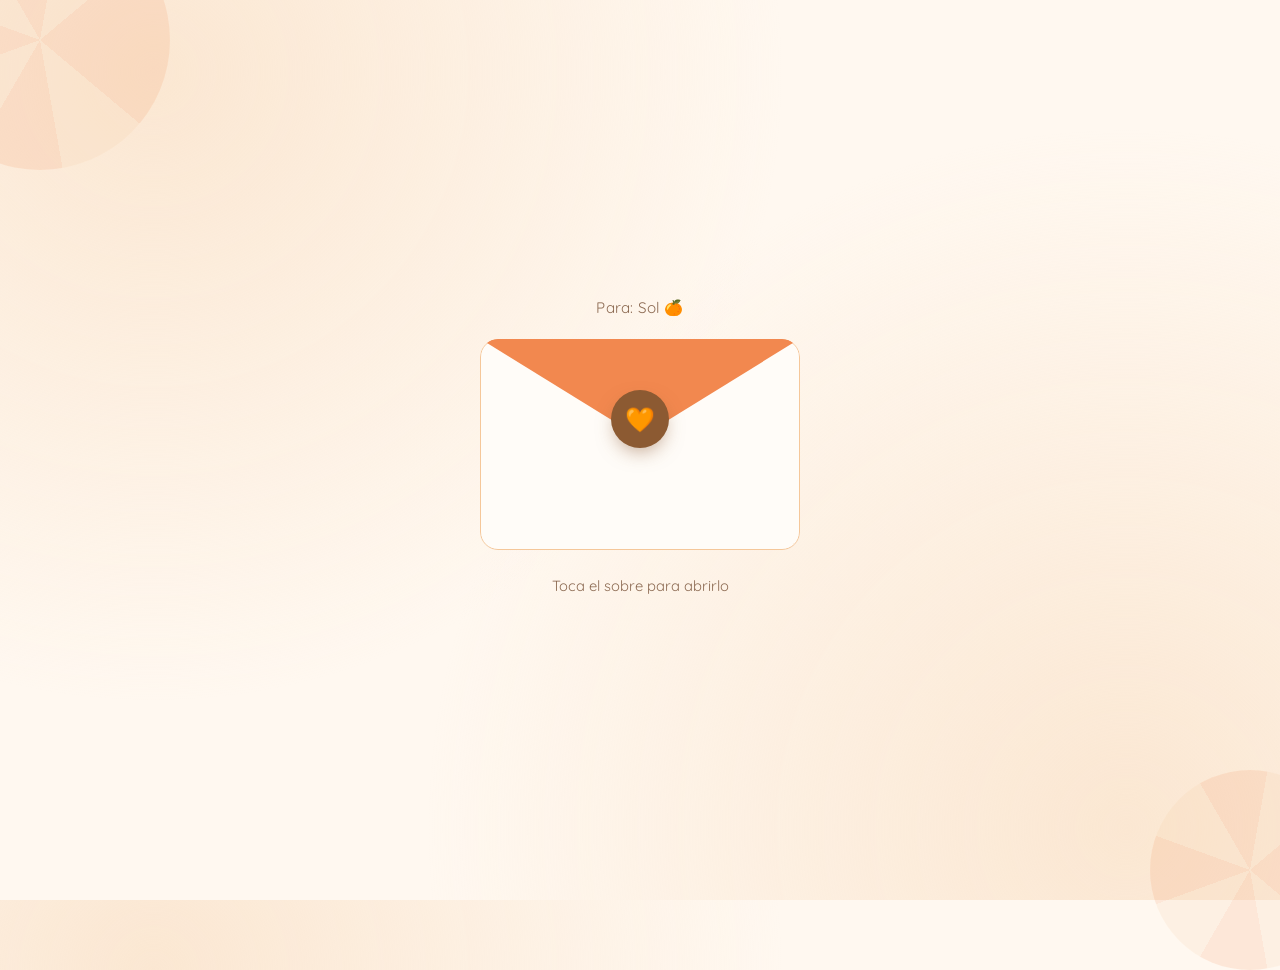
==== cumplesol/index.html @ 41a969a9 "Readme actualizado y ajuste nombres archivos" ====
<!DOCTYPE html>
<html lang="es">
<head>
<meta charset="UTF-8">
<meta name="viewport" content="width=device-width, initial-scale=1.0, viewport-fit=cover">
<title>Para Sol 🍊</title>
<meta name="theme-color" content="#FFF8F0">
<link rel="preconnect" href="https://fonts.googleapis.com">
<link rel="preconnect" href="https://fonts.gstatic.com" crossorigin>
<link href="https://fonts.googleapis.com/css2?family=Fraunces:ital,opsz,wght@0,9..144,400;0,9..144,500;0,9..144,600;1,9..144,500&family=Quicksand:wght@400;500;600;700&display=swap" rel="stylesheet">
<style>
  :root{
    --cream:#FFF8F0;
    --cream-alt:#FFFCF8;
    --peach:#F2884F;
    --peach-light:#F5C79A;
    --peach-pale:#FBE7D2;
    --terracotta:#8C5A32;
    --terracotta-dark:#5C3A20;
    --text-main:#4A3324;
    --text-soft:#8C6A52;
    --shadow: 0 20px 45px -20px rgba(120,70,30,0.35);
  }

  *{box-sizing:border-box; -webkit-tap-highlight-color: transparent;}
  html{
    scroll-behavior:smooth;
    -webkit-text-size-adjust: 100%;
    text-size-adjust: 100%;
  }
  body{
    margin:0;
    min-height:100vh;
    min-height:100dvh;
    background: radial-gradient(circle at 12% 8%, var(--peach-pale) 0%, transparent 45%),
                radial-gradient(circle at 88% 92%, var(--peach-pale) 0%, transparent 50%),
                var(--cream);
    color: var(--text-main);
    font-family:'Quicksand', sans-serif;
    overflow-x:hidden;
    -webkit-font-smoothing: antialiased;
  }

  h1,h2,h3, .display{
    font-family:'Fraunces', serif;
    font-weight:600;
    line-height:1.15;
    margin:0;
  }

  .screen{
    min-height:100vh;
    min-height:100dvh;
    width:100%;
    display:none;
    align-items:center;
    justify-content:center;
    padding: calc(32px + env(safe-area-inset-top)) calc(18px + env(safe-area-inset-right)) calc(40px + env(safe-area-inset-bottom)) calc(18px + env(safe-area-inset-left));
    position:relative;
  }
  .screen.active{ display:flex; }

  .decor-orange{
    position:absolute;
    border-radius:50%;
    background: conic-gradient(from 90deg, var(--peach) 0deg 40deg, var(--peach-light) 40deg 80deg, var(--peach) 80deg 120deg, var(--peach-light) 120deg 160deg, var(--peach) 160deg 200deg, var(--peach-light) 200deg 240deg, var(--peach) 240deg 280deg, var(--peach-light) 280deg 320deg, var(--peach) 320deg 360deg);
    opacity:0.14;
    filter: blur(0.5px);
    pointer-events:none;
  }

  /* ---------- ENVELOPE ---------- */
  .envelope-wrap{ text-align:center; max-width: 480px; }
  .envelope-label{
    font-size: 0.95rem;
    color: var(--text-soft);
    margin-bottom: 22px;
    letter-spacing: 0.2px;
  }
  .envelope{
    position:relative;
    width: min(78vw, 320px);
    height: calc(min(78vw, 320px) * 0.66);
    margin: 0 auto;
    cursor:pointer;
    -webkit-tap-highlight-color: transparent;
    overflow: hidden;
    border-radius: 18px;
  }
  .env-body{
    position:absolute; inset:0;
    background: var(--cream-alt);
    border: 1.5px solid var(--peach-light);
    border-radius: 18px;
    box-shadow: var(--shadow);
    overflow:hidden;
    z-index:1;
  }
  .env-body::before, .env-body::after{
    content:"";
    position:absolute;
    bottom:0;
    width:0; height:0;
    border-style:solid;
  }
  .env-body::before{
    left:0;
    border-width: 0 0 78px 50%;
    border-color: transparent transparent var(--peach-pale) transparent;
  }
  .env-body::after{
    right:0;
    border-width: 78px 50% 0 0;
    border-color: transparent transparent transparent var(--peach-pale);
  }
  .env-flap{
    position:absolute;
    top:0; left:0; right:0;
    height: 60%;
    background: var(--peach);
    clip-path: polygon(0 0, 100% 0, 50% 78%);
    transform-origin: top center;
    transition: transform 0.9s cubic-bezier(.6,-0.28,.4,1.3);
    z-index:3;
    border-radius: 18px 18px 0 0;
  }
  .envelope.open .env-flap{ transform: rotateX(178deg); }
  .env-seal{
    position:absolute;
    left:50%; top:38%;
    transform: translate(-50%,-50%);
    width:58px; height:58px;
    border-radius:50%;
    background: var(--terracotta);
    display:flex; align-items:center; justify-content:center;
    color:#fff; font-size:1.5rem;
    box-shadow: 0 8px 20px -6px rgba(140,90,50,0.6);
    z-index:4;
    transition: transform 0.35s ease;
  }
  .envelope:hover .env-seal{ transform: translate(-50%,-50%) scale(1.06); }
  .envelope.open .env-seal{ opacity:0; transform: translate(-50%,-50%) scale(0.4); }

  .env-letter-peek{
    position:absolute;
    left:8%; right:8%;
    bottom:8px;
    height:70%;
    background: var(--cream-alt);
    border-radius: 12px 12px 4px 4px;
    box-shadow: 0 -6px 16px -8px rgba(140,90,50,0.25);
    transform: translateY(115%);
    opacity: 0;
    transition: transform 0.7s cubic-bezier(.2,.8,.3,1) 0.25s, opacity 0.3s ease 0.25s;
    z-index:2;
  }
  .envelope.open .env-letter-peek{ transform: translateY(-6%); opacity: 1; }

  .envelope-hint{
    margin-top: 26px;
    font-size: 0.92rem;
    color: var(--text-soft);
  }

  /* ---------- LETTER CARD ---------- */
  .letter-card{
    max-width: 620px;
    width:100%;
    background: var(--cream-alt);
    border-radius: 28px;
    padding: clamp(28px, 5vw, 52px);
    box-shadow: var(--shadow);
    border: 1px solid var(--peach-pale);
    position:relative;
  }
  .letter-title{
    font-size: clamp(1.6rem, 4vw, 2.2rem);
    color: var(--terracotta-dark);
    margin-bottom: 22px;
  }
  .letter-body p{
    font-size: 1.05rem;
    line-height:1.75;
    color: var(--text-main);
    margin: 0 0 18px;
  }
  .letter-sign{
    font-family:'Fraunces', serif;
    font-style: italic;
    font-size: 1.15rem;
    color: var(--terracotta);
    margin-top: 8px;
  }
  .letter-cta{ margin-top: 30px; text-align:center; }

  /* ---------- BUTTONS ---------- */
  .btn{
    font-family:'Quicksand', sans-serif;
    font-weight:600;
    font-size: 1rem;
    border:none;
    border-radius: 999px;
    padding: 14px 30px;
    cursor:pointer;
    transition: transform 0.2s ease, box-shadow 0.2s ease, background 0.2s ease, opacity 0.2s ease;
  }
  .btn-primary{
    background: var(--peach);
    color: #6B3A24;
    box-shadow: 0 10px 24px -10px rgba(140,90,50,0.55);
  }
  .btn-primary:hover:not(:disabled){ transform: translateY(-2px); box-shadow: 0 14px 28px -10px rgba(140,90,50,0.65); }
  .btn-primary:disabled{ opacity:0.45; cursor:not-allowed; box-shadow:none; }
  .btn-text{
    background: transparent;
    color: var(--text-soft);
    padding: 14px 18px;
  }
  .btn-text:hover{ color: var(--terracotta-dark); }
  .btn:focus-visible, .opt-card:focus-visible, .env-seal:focus-visible{
    outline: 3px solid var(--terracotta-dark);
    outline-offset: 3px;
  }

  /* ---------- STEP FORM ---------- */
  .step-wrap{ max-width: 640px; width:100%; }
  .progress-row{
    display:flex; align-items:center; justify-content:center;
    gap: 10px; margin-bottom: 30px;
  }
  .prog-dot{
    width: 30px; height:30px; border-radius:50%;
    display:flex; align-items:center; justify-content:center;
    font-size:0.85rem; font-weight:600;
    background: var(--cream-alt); color: var(--text-soft);
    border: 1.5px solid var(--peach-light);
    transition: all 0.3s ease;
  }
  .prog-dot.done{ background: var(--terracotta); border-color: var(--terracotta); color:#fff; }
  .prog-dot.current{ background: var(--peach); border-color: var(--peach); color:#6B3A24; transform: scale(1.12); }
  .prog-line{ width: 18px; height:2px; background: var(--peach-light); }

  .step-card{
    background: var(--cream-alt);
    border-radius: 26px;
    padding: clamp(24px, 4vw, 40px);
    box-shadow: var(--shadow);
    border: 1px solid var(--peach-pale);
  }
  .step-title{
    font-size: clamp(1.3rem, 3.4vw, 1.7rem);
    color: var(--terracotta-dark);
    margin-bottom: 4px;
  }
  .step-sub{
    color: var(--text-soft);
    font-size: 0.95rem;
    margin-bottom: 24px;
  }

  .opt-grid{
    display:grid;
    grid-template-columns: 1fr;
    gap: 14px;
  }
  .opt-card{
    display:flex;
    align-items:flex-start;
    gap: 14px;
    text-align:left;
    background: var(--cream);
    border: 1.5px solid var(--peach-pale);
    border-radius: 18px;
    padding: 16px 18px;
    cursor:pointer;
    transition: transform 0.18s ease, border-color 0.18s ease, background 0.18s ease, box-shadow 0.18s ease;
    font-family:'Quicksand', sans-serif;
  }
  .opt-card:hover{ transform: translateY(-2px); box-shadow: 0 12px 22px -14px rgba(140,90,50,0.4); }
  .opt-card.selected{
    background: var(--peach-pale);
    border-color: var(--terracotta);
    box-shadow: 0 10px 22px -12px rgba(140,90,50,0.45);
  }
  .opt-icon{ font-size: 1.6rem; line-height:1; margin-top:2px; }
  .opt-title{ font-weight:700; color: var(--text-main); margin-bottom:3px; font-size: 1.02rem; }
  .opt-desc{ font-size: 0.9rem; color: var(--text-soft); line-height:1.4; }

  .step-nav{
    display:flex; justify-content:space-between; align-items:center;
    margin-top: 28px;
  }

  /* ---------- SUMMARY ---------- */
  .summary-list{ display:flex; flex-direction:column; gap:12px; margin: 22px 0 30px; }
  .summary-item{
    display:flex; justify-content:space-between; align-items:center;
    gap: 12px;
    background: var(--cream);
    border: 1.5px solid var(--peach-pale);
    border-radius: 16px;
    padding: 14px 18px;
  }
  .summary-item .label{ font-size:0.8rem; color: var(--text-soft); margin-bottom:2px;}
  .summary-item .value{ font-weight:700; color: var(--text-main); font-size:0.98rem;}
  .summary-item button{
    background:none; border:none; color: var(--terracotta-dark);
    font-family:'Quicksand',sans-serif; font-weight:600; font-size:0.85rem;
    cursor:pointer; white-space:nowrap;
  }
  .summary-item button:hover{ text-decoration: underline; }

  /* ---------- CONFIRMATION ---------- */
  .confetti-piece{
    position:fixed; top:0; left:0;
    font-size: 1.2rem;
    pointer-events:none;
    z-index: 60;
    will-change: transform, opacity;
  }
  @keyframes fall{
    0%{ transform: translate(var(--x0), -10vh) rotate(0deg); opacity:1; }
    100%{ transform: translate(var(--x1), 110vh) rotate(var(--rot)); opacity:0.9; }
  }

  .confirm-card{
    max-width: 480px; width:100%;
    background: var(--cream-alt);
    border-radius: 28px;
    padding: clamp(30px, 6vw, 48px);
    text-align:center;
    box-shadow: var(--shadow);
    border: 1px solid var(--peach-pale);
  }
  .confirm-emoji{ font-size: 3rem; margin-bottom: 10px; }
  .confirm-title{ font-size: clamp(1.4rem,4vw,1.8rem); color: var(--terracotta-dark); margin-bottom: 14px; }
  .confirm-text{ font-size:1.02rem; line-height:1.7; color: var(--text-main); margin-bottom: 8px;}

  @media (min-width: 600px){
    .opt-grid{ grid-template-columns: 1fr 1fr 1fr; }
    .opt-card{ flex-direction:column; align-items:flex-start; }
  }

  @media (prefers-reduced-motion: reduce){
    *{ animation-duration: 0.001ms !important; transition-duration: 0.001ms !important; }
  }
</style>
</head>
<body>

<div class="decor-orange" style="width:260px;height:260px;top:-90px;left:-90px;"></div>
<div class="decor-orange" style="width:200px;height:200px;bottom:-70px;right:-70px;"></div>

<!-- SCREEN 0: ENVELOPE -->
<section class="screen active" id="screen-envelope">
  <div class="envelope-wrap">
    <p class="envelope-label">Para: Sol 🍊</p>
    <div class="envelope" id="envelope" role="button" tabindex="0" aria-label="Abrir el sobre">
      <div class="env-letter-peek"></div>
      <div class="env-body"></div>
      <div class="env-flap"></div>
      <div class="env-seal">🧡</div>
    </div>
    <p class="envelope-hint">Toca el sobre para abrirlo</p>
  </div>
</section>

<!-- SCREEN 1: LETTER -->
<section class="screen" id="screen-letter">
  <div class="letter-card">
    <h1 class="letter-title">¡Feliz Cumpleaños, Sol! 🎂🍊</h1>
    <div class="letter-body">
      <p>Sé que hoy lo estás celebrando con tu familia allí en Ibiza, pero no quería dejar pasar este día sin prepararte algo para cuando vengan esas vacaciones y por fin estés por aquí por Madrid.</p>
      <p>Como sé la ilusión que te hacía volver y a mí me hace todavía más ilusión que nos veamos, he preparado un borrador de nuestra primera cita juntos por la ciudad. Pero como quiero que sea 100% a tu gusto, tú tienes la última palabra.</p>
      <p>Elige tus opciones favoritas abajo y lo dejamos todo reservado para cuando vengas.</p>
      <p class="letter-sign">Con todo mi cariño, Diego</p>
    </div>
    <div class="letter-cta">
      <button class="btn btn-primary" id="btn-start">Diseñar nuestra cita ✨</button>
    </div>
  </div>
</section>

<!-- SCREEN 2: STEP FORM -->
<section class="screen" id="screen-steps">
  <div class="step-wrap">
    <div class="progress-row" id="progress-row"></div>
    <div class="step-card" id="step-card">
      <!-- rendered by JS -->
    </div>
  </div>
</section>

<!-- SCREEN 3: SUMMARY -->
<section class="screen" id="screen-summary">
  <div class="step-wrap">
    <div class="step-card">
      <h2 class="step-title">Así queda nuestra cita</h2>
      <p class="step-sub">Revisa tus elecciones, puedes cambiar cualquier paso antes de guardarla.</p>
      <div class="summary-list" id="summary-list"></div>
      <div style="text-align:center;">
        <button class="btn btn-primary" id="btn-save">Guardar nuestra cita 🧡</button>
        <p style="margin-top:14px; font-size:0.85rem; color:var(--text-soft);">Al guardar, el resumen se envía automáticamente.</p>
      </div>
    </div>
  </div>
</section>

<!-- SCREEN 4: CONFIRMATION -->
<section class="screen" id="screen-confirm">
  <div class="confirm-card">
    <div class="confirm-emoji">🎉🍊💛</div>
    <h2 class="confirm-title">¡Plan reservado con éxito!</h2>
    <p class="confirm-text">Deseando que lleguen esas vacaciones.</p>
    <p class="confirm-text">Te quiero. Te espero.</p>
  </div>
</section>

<script>
  const steps = [
    {
      title: "La mañana / el paseo",
      sub: "Paso 1 de 5",
      options: [
        { icon:"🌳", title:"Parque del Retiro", desc:"Paseo tranquilo por el Retiro y el Palacio de Cristal." },
        { icon:"🏙️", title:"Callejear por el centro", desc:"Gran Vía, Sol y sus rincones, descubriendo sitios." },
        { icon:"🎁", title:"Sorpréndeme tú", desc:"Tú decides el plan de la mañana." }
      ]
    },
    {
      title: "La comida",
      sub: "Paso 2 de 5",
      options: [
        { icon:"🥘", title:"Tapas con encanto", desc:"Sitiecito tradicional, de esos con mucho sabor." },
        { icon:"🍜", title:"Cocina internacional", desc:"Asiático, latino, hamburguesería... algo chulo." },
        { icon:"🧺", title:"Picnic improvisado", desc:"Comida para llevar, si hace buen tiempo." }
      ]
    },
    {
      title: "Tarde de piques y diversión",
      sub: "Paso 3 de 5",
      options: [
        { icon:"🎳", title:"Bolera + recreativos", desc:"Tarde clásica de bolera y piques." },
        { icon:"💡", title:"Minigolf con luces", desc:"Minigolf interactivo, música y algo de beber." },
        { icon:"🔥", title:"Combo total", desc:"Bolera y minigolf, no elegimos." }
      ]
    },
    {
      title: "El anochecer",
      sub: "Paso 4 de 5",
      options: [
        { icon:"🌇", title:"Mirador en el coche", desc:"Música, vistas de Madrid y tranquilidad." },
        { icon:"🌅", title:"Atardecer y cena al aire libre", desc:"Ver caer el sol con algo de cenar." },
        { icon:"🍹", title:"Sitio recogido", desc:"Tomar algo tranquilamente." }
      ]
    },
    {
      title: "El final del día",
      sub: "Paso 5 de 5",
      options: [
        { icon:"🛋️", title:"Mantita y peli", desc:"Serie, película y relax en casa." },
        { icon:"🎲", title:"Jugar y hablar", desc:"Algo juntos, charlando hasta las tantas." },
        { icon:"💬", title:"Sin prisa", desc:"Simplemente estar tumbados charlando." }
      ]
    }
  ];

  const state = { current: 0, choices: [null,null,null,null,null] };

  const screens = {
    envelope: document.getElementById('screen-envelope'),
    letter: document.getElementById('screen-letter'),
    steps: document.getElementById('screen-steps'),
    summary: document.getElementById('screen-summary'),
    confirm: document.getElementById('screen-confirm'),
  };

  function showScreen(name){
    Object.values(screens).forEach(s => s.classList.remove('active'));
    screens[name].classList.add('active');
    window.scrollTo({top:0, behavior:'instant' in window ? 'instant' : 'auto'});
  }

  // Envelope open
  const envelope = document.getElementById('envelope');
  function openEnvelope(){
    if(envelope.classList.contains('open')) return;
    envelope.classList.add('open');
    setTimeout(() => showScreen('letter'), 900);
  }
  envelope.addEventListener('click', openEnvelope);
  envelope.addEventListener('keydown', (e) => { if(e.key === 'Enter' || e.key === ' '){ e.preventDefault(); openEnvelope(); } });

  document.getElementById('btn-start').addEventListener('click', () => {
    state.current = 0;
    renderStep();
    showScreen('steps');
  });

  function renderProgress(){
    const row = document.getElementById('progress-row');
    row.innerHTML = '';
    steps.forEach((_, i) => {
      const dot = document.createElement('div');
      dot.className = 'prog-dot' + (i < state.current ? ' done' : i === state.current ? ' current' : '');
      dot.textContent = i + 1;
      row.appendChild(dot);
      if(i < steps.length - 1){
        const line = document.createElement('div');
        line.className = 'prog-line';
        row.appendChild(line);
      }
    });
  }

  function renderStep(){
    renderProgress();
    const s = steps[state.current];
    const card = document.getElementById('step-card');
    card.innerHTML = `
      <h2 class="step-title">${s.title}</h2>
      <p class="step-sub">${s.sub}</p>
      <div class="opt-grid" id="opt-grid"></div>
      <div class="step-nav">
        <button class="btn btn-text" id="btn-back">${state.current === 0 ? '' : '← Atrás'}</button>
        <button class="btn btn-primary" id="btn-next" disabled>${state.current === steps.length - 1 ? 'Ver resumen' : 'Siguiente'}</button>
      </div>
    `;
    const grid = document.getElementById('opt-grid');
    s.options.forEach((opt, idx) => {
      const btn = document.createElement('button');
      btn.type = 'button';
      btn.className = 'opt-card' + (state.choices[state.current] === idx ? ' selected' : '');
      btn.innerHTML = `<span class="opt-icon">${opt.icon}</span><span><span class="opt-title">${opt.title}</span><br><span class="opt-desc">${opt.desc}</span></span>`;
      btn.addEventListener('click', () => {
        state.choices[state.current] = idx;
        renderStep();
      });
      grid.appendChild(btn);
    });

    const nextBtn = document.getElementById('btn-next');
    nextBtn.disabled = state.choices[state.current] === null;
    nextBtn.addEventListener('click', () => {
      if(state.current === steps.length - 1){
        renderSummary();
        showScreen('summary');
      } else {
        state.current++;
        renderStep();
      }
    });

    const backBtn = document.getElementById('btn-back');
    if(state.current === 0){
      backBtn.style.visibility = 'hidden';
    } else {
      backBtn.addEventListener('click', () => {
        state.current--;
        renderStep();
      });
    }
  }

  function renderSummary(){
    const list = document.getElementById('summary-list');
    list.innerHTML = '';
    steps.forEach((s, i) => {
      const chosen = s.options[state.choices[i]];
      const item = document.createElement('div');
      item.className = 'summary-item';
      item.innerHTML = `
        <div>
          <div class="label">${s.title}</div>
          <div class="value">${chosen.icon} ${chosen.title}</div>
        </div>
        <button type="button">Editar</button>
      `;
      item.querySelector('button').addEventListener('click', () => {
        state.current = i;
        renderStep();
        showScreen('steps');
      });
      list.appendChild(item);
    });
  }

  // Sustituye esta URL por la de tu formulario de Formspree (gratis).
  // Instrucciones al final de la respuesta del chat.
  const FORMSPREE_ENDPOINT = "https://formspree.io/f/mdeopvlj";

  document.getElementById('btn-save').addEventListener('click', () => {
    sendSummaryAutomatically();
    launchConfetti();
    setTimeout(() => showScreen('confirm'), 300);
  });

  function buildSummaryLines(){
    return steps.map((s, i) => {
      const chosen = s.options[state.choices[i]];
      return `${s.title} - ${chosen.title}`;
    });
  }

  function sendSummaryAutomatically(){
    const to = 'madronerochamorrod@gmail.com';
    const subject = 'CITA SOL';
    const lines = buildSummaryLines();
    const body = lines.join('\n');

    if(FORMSPREE_ENDPOINT.includes('mdeopvlj')){
      // Formspree aún no está configurado: se abre el correo como copia de seguridad.
      window.location.href = `mailto:${to}?subject=${encodeURIComponent(subject)}&body=${encodeURIComponent(body)}`;
      return;
    }

    fetch(FORMSPREE_ENDPOINT, {
      method: 'POST',
      headers: { 'Accept': 'application/json', 'Content-Type': 'application/json' },
      body: JSON.stringify({ _subject: subject, mensaje: body })
    }).catch(() => {
      // Si falla el envío automático (sin conexión, etc.), copia de seguridad por correo.
      window.location.href = `mailto:${to}?subject=${encodeURIComponent(subject)}&body=${encodeURIComponent(body)}`;
    });
  }

  function launchConfetti(){
    const emojis = ['🧡','🍊','💛','✨','🎉'];
    const count = 46;
    for(let i = 0; i < count; i++){
      const el = document.createElement('div');
      el.className = 'confetti-piece';
      el.textContent = emojis[Math.floor(Math.random() * emojis.length)];
      const startX = Math.random() * 100;
      const drift = (Math.random() * 30 - 15);
      const duration = 2.4 + Math.random() * 1.6;
      const delay = Math.random() * 0.4;
      const rot = Math.random() * 360;
      el.style.left = startX + 'vw';
      el.style.setProperty('--x0', '0px');
      el.style.setProperty('--x1', drift + 'vw');
      el.style.setProperty('--rot', rot + 'deg');
      el.style.animation = `fall ${duration}s ease-in ${delay}s forwards`;
      document.body.appendChild(el);
      setTimeout(() => el.remove(), (duration + delay) * 1000 + 200);
    }
  }
</script>
</body>
</html>
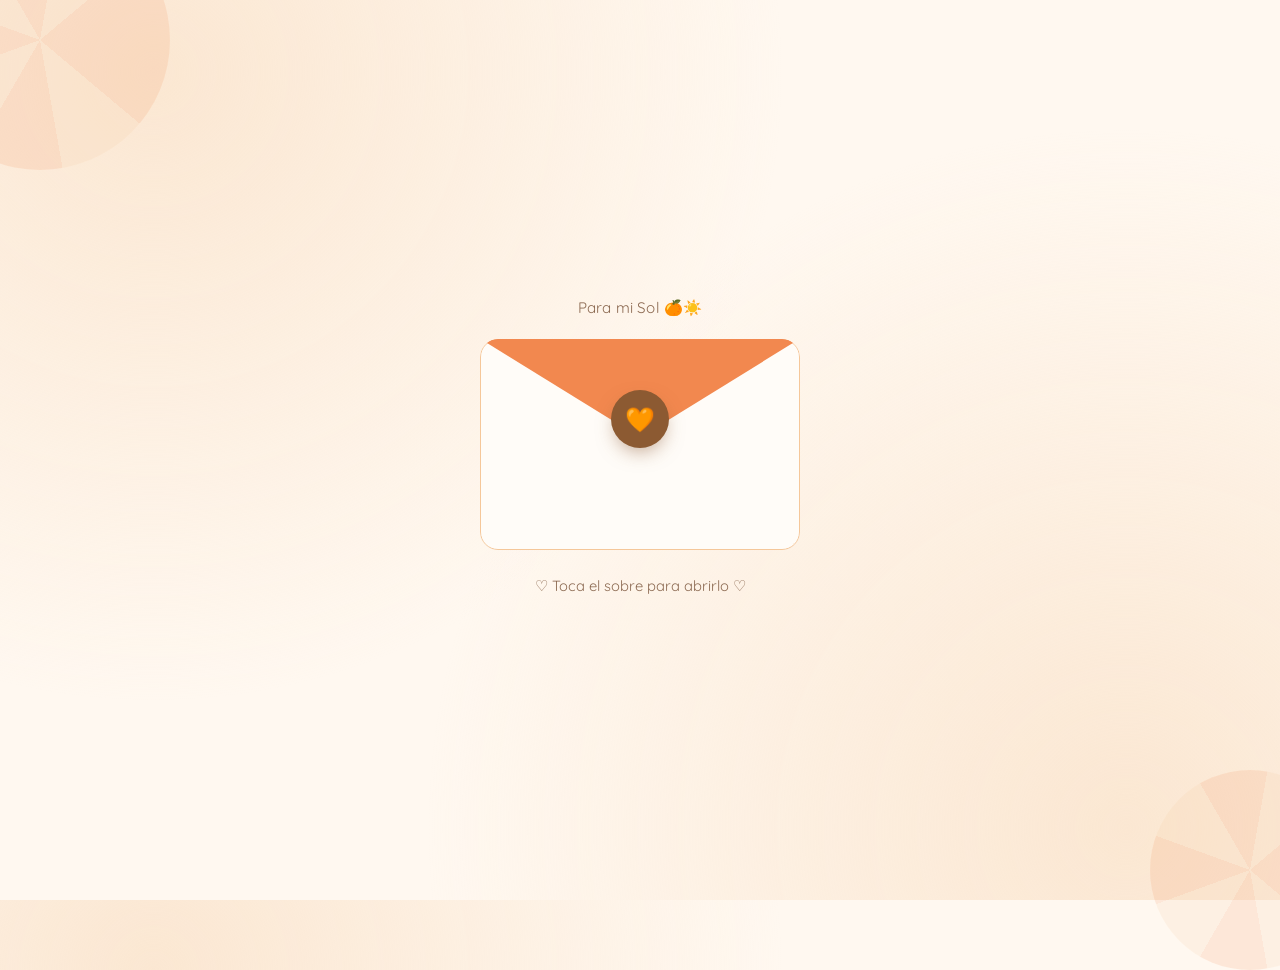
==== commit e0148c30: "Cumplesol terminado" ====
--- a/cumplesol/index.html
+++ b/cumplesol/index.html
@@ -354,26 +354,27 @@
 <!-- SCREEN 0: ENVELOPE -->
 <section class="screen active" id="screen-envelope">
   <div class="envelope-wrap">
-    <p class="envelope-label">Para: Sol 🍊</p>
+    <p class="envelope-label">Para mi Sol 🍊☀️</p>
     <div class="envelope" id="envelope" role="button" tabindex="0" aria-label="Abrir el sobre">
       <div class="env-letter-peek"></div>
       <div class="env-body"></div>
       <div class="env-flap"></div>
       <div class="env-seal">🧡</div>
     </div>
-    <p class="envelope-hint">Toca el sobre para abrirlo</p>
+    <p class="envelope-hint">♡ Toca el sobre para abrirlo ♡</p>
   </div>
 </section>
 
 <!-- SCREEN 1: LETTER -->
 <section class="screen" id="screen-letter">
   <div class="letter-card">
-    <h1 class="letter-title">¡Feliz Cumpleaños, Sol! 🎂🍊</h1>
+    <h1 class="letter-title">¡Feliz Cumpleaños Mi Amor! 🎂🧡</h1>
     <div class="letter-body">
-      <p>Sé que hoy lo estás celebrando con tu familia allí en Ibiza, pero no quería dejar pasar este día sin prepararte algo para cuando vengan esas vacaciones y por fin estés por aquí por Madrid.</p>
-      <p>Como sé la ilusión que te hacía volver y a mí me hace todavía más ilusión que nos veamos, he preparado un borrador de nuestra primera cita juntos por la ciudad. Pero como quiero que sea 100% a tu gusto, tú tienes la última palabra.</p>
-      <p>Elige tus opciones favoritas abajo y lo dejamos todo reservado para cuando vengas.</p>
-      <p class="letter-sign">Con todo mi cariño, Diego</p>
+      <p>Espero que disfrutes muchísimo tu día con tu familia hoy. No he podido prepararte mucha cosita en el poco tiempo que he tenido desde que empezamos esta bonita relación. Pero no quería dejar pasar este día tan importante sin prepararte algo.</p>
+      <p>Por eso y por que te amo te preparo esta cartita. Y como se la ilusión que nos hace a los dos y las ganas que tenemos de vernos y tener nuestra primera e inolvidable cita para cuando por fin vengan esas vacaciones y estés por aquí por Madrid, he preparado un borrador de nuestra primera cita juntos por la ciudad. Pero como quiero que sea 100% a tu gusto, tú tienes la última palabra 🙈.</p>
+      <p>Tengo de verdad demasiadas ganas de vernos, poder abrazarte, besarte y en general estar a tu lado que no aguanto más para dejar todo planeado ya para cuando estés aquí disfrutar como dos niños pequeños muy enamorados.</p>
+      <p>Te mereces el mundo entero mi amor, por eso quiero que seas tú la que elige tus opciones favoritas y lo dejamos todo reservado para cuando vengas.</p>
+      <p class="letter-sign">Con todo mi cariño y amor, Diego</p>
     </div>
     <div class="letter-cta">
       <button class="btn btn-primary" id="btn-start">Diseñar nuestra cita ✨</button>
@@ -396,11 +397,11 @@
   <div class="step-wrap">
     <div class="step-card">
       <h2 class="step-title">Así queda nuestra cita</h2>
-      <p class="step-sub">Revisa tus elecciones, puedes cambiar cualquier paso antes de guardarla.</p>
+      <p class="step-sub">Revisa tus elecciones, puedes cambiar cualquier paso antes de guardarla. No marcar una opción no significa no hacerla nunca, solo eliges que se hará este bonito día.</p>
       <div class="summary-list" id="summary-list"></div>
       <div style="text-align:center;">
-        <button class="btn btn-primary" id="btn-save">Guardar nuestra cita 🧡</button>
-        <p style="margin-top:14px; font-size:0.85rem; color:var(--text-soft);">Al guardar, el resumen se envía automáticamente.</p>
+        <button class="btn btn-primary" id="btn-save">Guardar nuestra cita ❤︎⁠</button>
+        <p style="margin-top:14px; font-size:0.85rem; color:var(--text-soft);">El formulario es orientativo, si en el momento apetece otra cosa fluiremos según el día.</p>
       </div>
     </div>
   </div>
@@ -409,49 +410,49 @@
 <!-- SCREEN 4: CONFIRMATION -->
 <section class="screen" id="screen-confirm">
   <div class="confirm-card">
-    <div class="confirm-emoji">🎉🍊💛</div>
+    <div class="confirm-emoji">🎉🧡🤎</div>
     <h2 class="confirm-title">¡Plan reservado con éxito!</h2>
-    <p class="confirm-text">Deseando que lleguen esas vacaciones.</p>
-    <p class="confirm-text">Te quiero. Te espero.</p>
+    <p class="confirm-text">Deseando verte y disfrutar de la mejor cita del mundo con la mejor chica del mundo.</p>
+    <p class="confirm-text">Te quiero mucho. Te espero en el aeropuerto 😉.</p>
   </div>
 </section>
 
 <script>
   const steps = [
     {
-      title: "La mañana / el paseo",
+      title: "Primer destino al amanecer",
       sub: "Paso 1 de 5",
       options: [
-        { icon:"🌳", title:"Parque del Retiro", desc:"Paseo tranquilo por el Retiro y el Palacio de Cristal." },
-        { icon:"🏙️", title:"Callejear por el centro", desc:"Gran Vía, Sol y sus rincones, descubriendo sitios." },
-        { icon:"🎁", title:"Sorpréndeme tú", desc:"Tú decides el plan de la mañana." }
+        { icon:"🌳", title:"Paseo por parques", desc:"Paseo tranquilito por algún parque bonito." },
+        { icon:"🏙️", title:"Callejear por el centro", desc:"Gran Vía, Sol y sus rincones." },
+        { icon:"✨", title:"Museos divertidos", desc:"Museo diferente (sentidos, ilusiones, globos...)." }
       ]
     },
     {
       title: "La comida",
       sub: "Paso 2 de 5",
       options: [
-        { icon:"🥘", title:"Tapas con encanto", desc:"Sitiecito tradicional, de esos con mucho sabor." },
+        { icon:"🥘", title:"Bar típico", desc:"Sitiecito tradicional, de tapas o raciones." },
         { icon:"🍜", title:"Cocina internacional", desc:"Asiático, latino, hamburguesería... algo chulo." },
-        { icon:"🧺", title:"Picnic improvisado", desc:"Comida para llevar, si hace buen tiempo." }
+        { icon:"🧺", title:"Take Away", desc:"Comida para llevar y comer paseando o en algún banquito, si hace buen tiempo." }
       ]
     },
     {
-      title: "Tarde de piques y diversión",
+      title: "Tardeo divertido",
       sub: "Paso 3 de 5",
       options: [
-        { icon:"🎳", title:"Bolera + recreativos", desc:"Tarde clásica de bolera y piques." },
-        { icon:"💡", title:"Minigolf con luces", desc:"Minigolf interactivo, música y algo de beber." },
-        { icon:"🔥", title:"Combo total", desc:"Bolera y minigolf, no elegimos." }
+        { icon:"🎳", title:"Bolera/Minigolf + recreativos", desc:"Tarde clásica de recreativos." },
+        { icon:"🛍️", title:"Centro comercial", desc:"Pasear viendo tiendas en un sitio fresquito." },
+        { icon:"🔥", title:"Combo total", desc:"Pasear por un centro comercial y luego tomar algo o ir a los recress." }
       ]
     },
     {
-      title: "El anochecer",
+      title: "El atardecer",
       sub: "Paso 4 de 5",
       options: [
-        { icon:"🌇", title:"Mirador en el coche", desc:"Música, vistas de Madrid y tranquilidad." },
-        { icon:"🌅", title:"Atardecer y cena al aire libre", desc:"Ver caer el sol con algo de cenar." },
-        { icon:"🍹", title:"Sitio recogido", desc:"Tomar algo tranquilamente." }
+        { icon:"🌇", title:"Rooftop/Sky Bar", desc:"Música, vistas de Madrid y tranquilidad." },
+        { icon:"🌅", title:"Atardecer y cena al aire libre", desc:"Ver caer el sol con buenas vistas y algo de cenar o picar tipo picnic." },
+        { icon:"🍹", title:"Sitio recogido", desc:"Tomar algo tranquilamente en algun restaurante." }
       ]
     },
     {
@@ -459,8 +460,8 @@
       sub: "Paso 5 de 5",
       options: [
         { icon:"🛋️", title:"Mantita y peli", desc:"Serie, película y relax en casa." },
-        { icon:"🎲", title:"Jugar y hablar", desc:"Algo juntos, charlando hasta las tantas." },
-        { icon:"💬", title:"Sin prisa", desc:"Simplemente estar tumbados charlando." }
+        { icon:"🎲", title:"Jugar y hablar", desc:"Jugar a algo y charlar." },
+        { icon:"💬", title:"Sin prisa", desc:"Simplemente estar tumbados charlando tranquilos." }
       ]
     }
   ];
@@ -608,7 +609,7 @@
     const lines = buildSummaryLines();
     const body = lines.join('\n');
 
-    if(FORMSPREE_ENDPOINT.includes('mdeopvlj')){
+    if(FORMSPREE_ENDPOINT.includes('TU_ID_AQUÍ')){
       // Formspree aún no está configurado: se abre el correo como copia de seguridad.
       window.location.href = `mailto:${to}?subject=${encodeURIComponent(subject)}&body=${encodeURIComponent(body)}`;
       return;
@@ -618,8 +619,17 @@
       method: 'POST',
       headers: { 'Accept': 'application/json', 'Content-Type': 'application/json' },
       body: JSON.stringify({ _subject: subject, mensaje: body })
-    }).catch(() => {
-      // Si falla el envío automático (sin conexión, etc.), copia de seguridad por correo.
+    }).then(response => {
+      if(!response.ok){
+        return response.json().then(data => {
+          console.error('Formspree respondió con error:', response.status, data);
+          window.location.href = `mailto:${to}?subject=${encodeURIComponent(subject)}&body=${encodeURIComponent(body)}`;
+        });
+      }
+      console.log('Correo enviado correctamente vía Formspree.');
+    }).catch(err => {
+      // Si falla el envío automático (sin conexión, dominio no permitido, etc.), copia de seguridad por correo.
+      console.error('Fallo de red al contactar Formspree:', err);
       window.location.href = `mailto:${to}?subject=${encodeURIComponent(subject)}&body=${encodeURIComponent(body)}`;
     });
   }
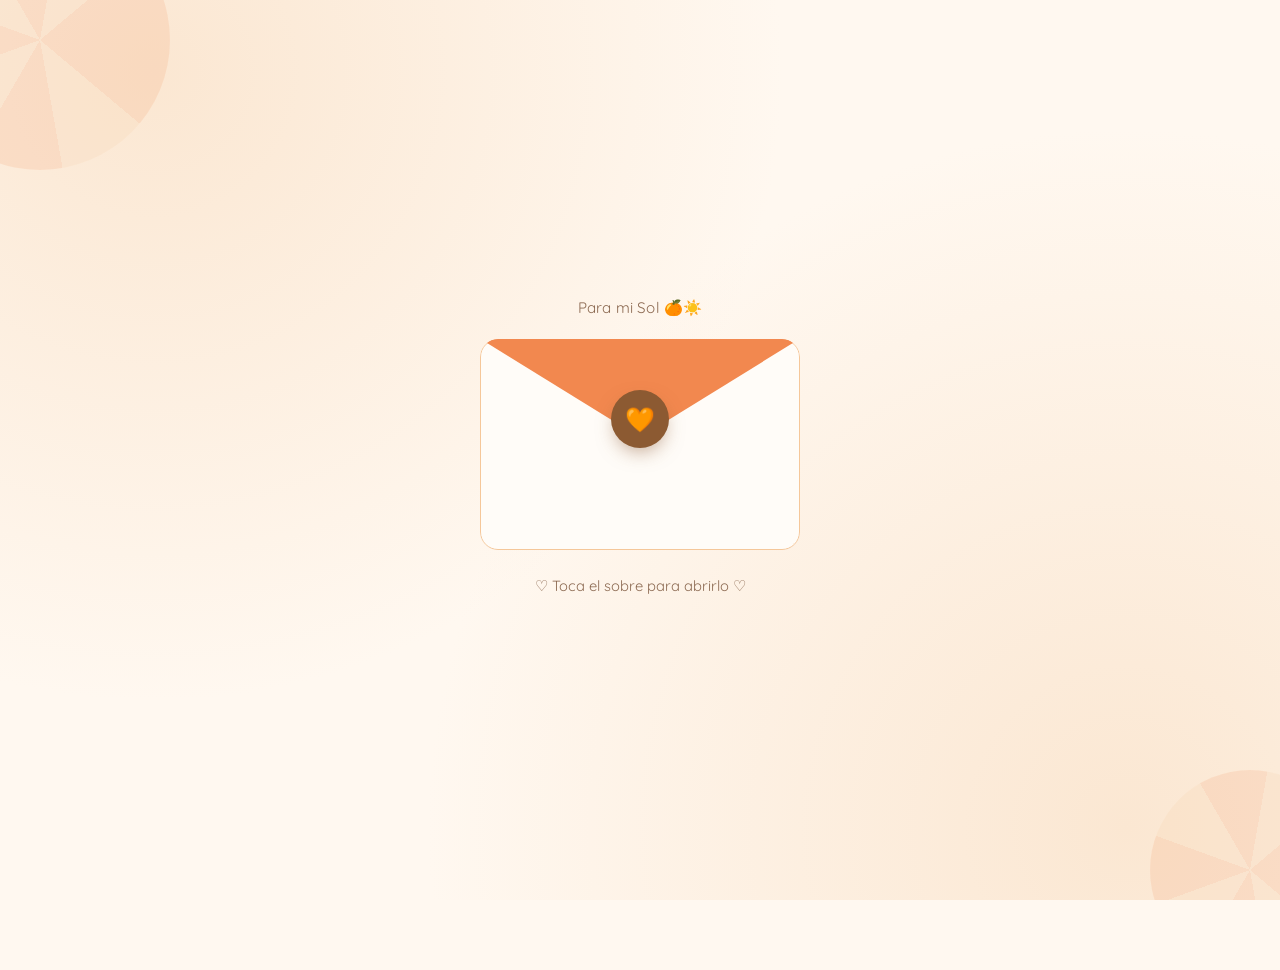
==== commit 18bc4610: "Correción responsive cumplesol" ====
--- a/cumplesol/index.html
+++ b/cumplesol/index.html
@@ -27,17 +27,22 @@
     scroll-behavior:smooth;
     -webkit-text-size-adjust: 100%;
     text-size-adjust: 100%;
+    overflow-x: hidden;
+    width: 100%;
   }
   body{
     margin:0;
     min-height:100vh;
     min-height:100dvh;
+    width: 100%;
+    max-width: 100vw;
     background: radial-gradient(circle at 12% 8%, var(--peach-pale) 0%, transparent 45%),
                 radial-gradient(circle at 88% 92%, var(--peach-pale) 0%, transparent 50%),
                 var(--cream);
     color: var(--text-main);
     font-family:'Quicksand', sans-serif;
     overflow-x:hidden;
+    position: relative;
     -webkit-font-smoothing: antialiased;
   }
 
@@ -52,11 +57,13 @@
     min-height:100vh;
     min-height:100dvh;
     width:100%;
+    max-width: 100vw;
     display:none;
     align-items:center;
     justify-content:center;
     padding: calc(32px + env(safe-area-inset-top)) calc(18px + env(safe-area-inset-right)) calc(40px + env(safe-area-inset-bottom)) calc(18px + env(safe-area-inset-left));
     position:relative;
+    overflow-x: hidden;
   }
   .screen.active{ display:flex; }
 
@@ -67,6 +74,7 @@
     opacity:0.14;
     filter: blur(0.5px);
     pointer-events:none;
+    z-index:0;
   }
 
   /* ---------- ENVELOPE ---------- */
@@ -371,8 +379,8 @@
     <h1 class="letter-title">¡Feliz Cumpleaños Mi Amor! 🎂🧡</h1>
     <div class="letter-body">
       <p>Espero que disfrutes muchísimo tu día con tu familia hoy. No he podido prepararte mucha cosita en el poco tiempo que he tenido desde que empezamos esta bonita relación. Pero no quería dejar pasar este día tan importante sin prepararte algo.</p>
-      <p>Por eso y por que te amo te preparo esta cartita. Y como se la ilusión que nos hace a los dos y las ganas que tenemos de vernos y tener nuestra primera e inolvidable cita para cuando por fin vengan esas vacaciones y estés por aquí por Madrid, he preparado un borrador de nuestra primera cita juntos por la ciudad. Pero como quiero que sea 100% a tu gusto, tú tienes la última palabra 🙈.</p>
-      <p>Tengo de verdad demasiadas ganas de vernos, poder abrazarte, besarte y en general estar a tu lado que no aguanto más para dejar todo planeado ya para cuando estés aquí disfrutar como dos niños pequeños muy enamorados.</p>
+      <p>Por eso y porque te amo te preparo esta cartita. Y como sé la ilusión que nos hace a los dos y las ganas que tenemos de vernos y tener nuestra primera e inolvidable cita para cuando por fin vengan esas vacaciones y estés por aquí por Madrid, he preparado un borrador de nuestra primera cita juntos por la ciudad. Pero como quiero que sea 100% a tu gusto, tú tienes la última palabra 🙈.</p>
+      <p>Tengo de verdad tantas ganas de vernos, poder abrazarte, besarte y en general estar a tu lado que no aguanto más para dejar todo planeado ya para cuando estés aquí disfrutar como dos niños pequeños muy enamorados.</p>
       <p>Te mereces el mundo entero mi amor, por eso quiero que seas tú la que elige tus opciones favoritas y lo dejamos todo reservado para cuando vengas.</p>
       <p class="letter-sign">Con todo mi cariño y amor, Diego</p>
     </div>
